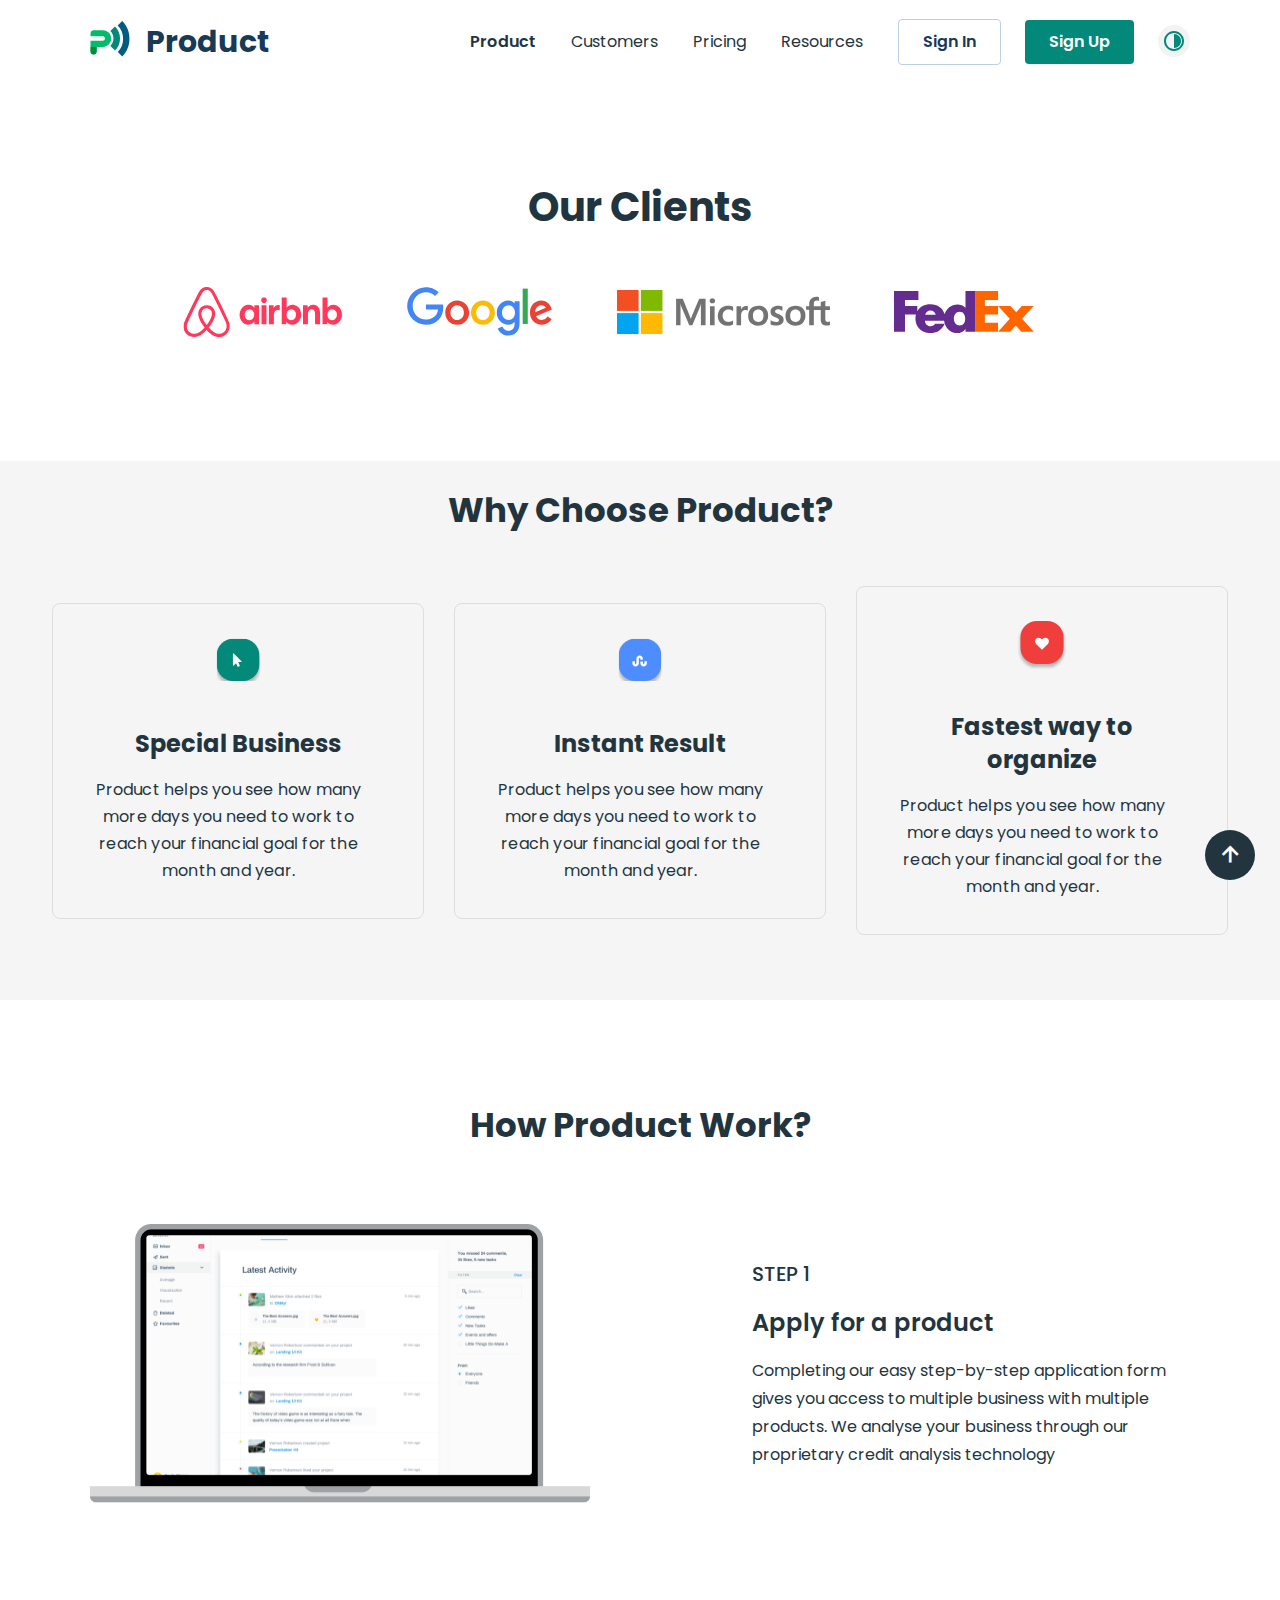
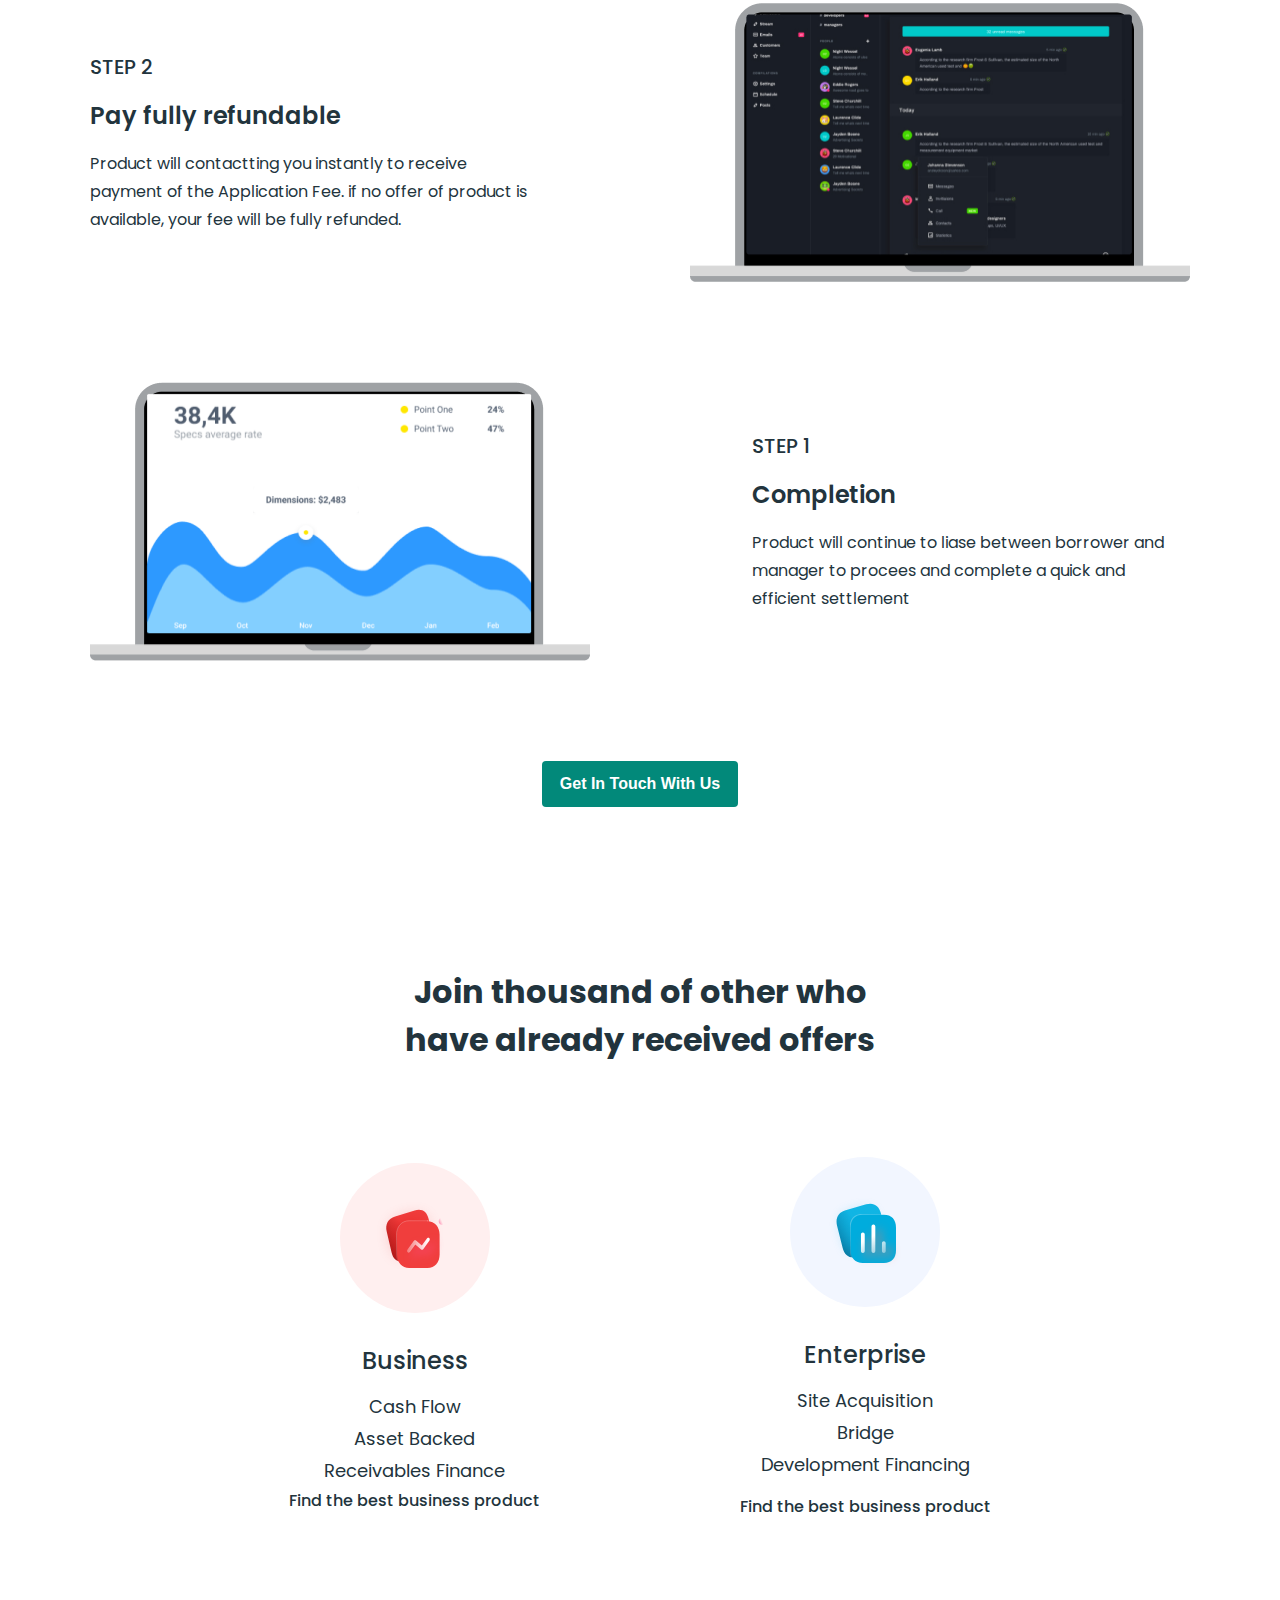
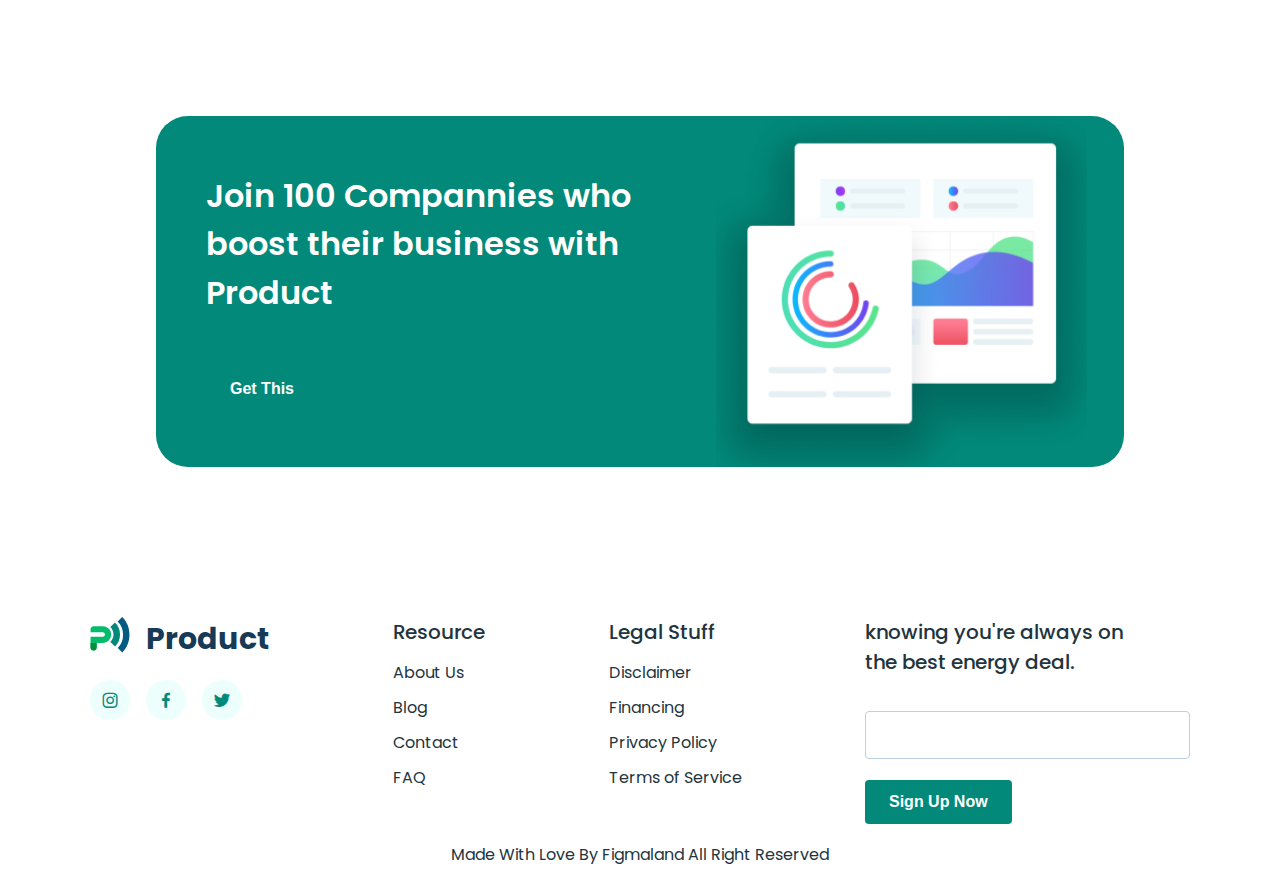
==== customers.html @ 502ef0d3 "initial commit" ====
<!DOCTYPE html>
<html lang="en">
<head>
    <meta charset="UTF-8">
    <meta http-equiv="X-UA-Compatible" content="IE=edge">
    <meta name="viewport" content="width=device-width, initial-scale=1.0">
    <title>MyProduct</title>
    <link rel="stylesheet" href="https://necolas.github.io/normalize.css/8.0.1/normalize.css">
    <link href='https://unpkg.com/boxicons@2.1.1/css/boxicons.min.css' rel='stylesheet'>
    <link rel="stylesheet" href="css/col.css">
    <link rel="stylesheet" href="css/style.css">
    <link rel="stylesheet" href="css/customers.css">
</head>
<body>
    <section id="hero" class="hero">
        <header class="site-header header">
          <div class="container">
            <div class="header-row row middle between">
              <div class="header__imgbox row middle">
                <a href="index.html">
                  <img class="header__img" src="imgs/mypro-logo.svg" alt="logo-dark">
                </a>
                <a class="header__logo" href="index.html">product</a>
              </div>
              <nav id="navbar" class="header__nav nav row middle">
                <ul class="nav__list row middle">
                  <li class="nav__item">
                    <a class="nav__link nav__link--active" href="index.html">product</a>
                  </li>
                  <li class="nav__item">
                    <a class="nav__link" href="customers.html">customers</a>
                  </li>
                  <li class="nav__item">
                    <a class="nav__link" href="pricing.html">pricing</a>
                  </li>
                  <li class="nav__item">
                    <a class="nav__link" href="#">resources</a>
                  </li>
                </ul>
                <div class="header__btns row middle">
                  <a class="header__btn btn" href="#">sign in</a>
                  <a class="header__sbtn btn" href="#">sign up</a>
                  <button id="mode" class="header__mode">
                    <img class="lidar" src="imgs/darklight.svg" alt="darklight">
                  </button>
                </div>
              </nav>
              <button class="header__menu">
                <i id="menu" class='bx bx-menu'></i>
              <button id="close" class="menu-close">
                <i class='bx bx-x' ></i></button>
              </button>
            </div>
          </div>
        </header>
      </section>
      
      <main>
          <section id="company" class="company">
            <div class="company__main">
                <div class="container">
                    <h3 class="comapny__title">Our Clients</h3>
                    <ul class="company__list row middle center">
                        <li class="comapny__item">
                            <img class="air__logo" src="imgs/Airbnb Logo.svg" alt="air">
                        </li>
                        <li class="comapny__item">
                            <img class="google__logo" src="imgs/Google Logo.svg" alt="air">
                        </li>
                        <li class="comapny__item">
                            <img class="micro__logo" src="imgs/Microsoft Logo.svg" alt="air">
                        </li>
                        <li class="comapny__item">
                            <img class="fedex__logo" src="imgs/FedEx Logo.svg" alt="air">
                        </li>
                    </ul>
                </div>
            </div>
          </section>

          <section id="choose" class="choose">
            <div class="choose__main">
                <div class="container">
                    <h3 class="choose__title">Why Choose Product?</h3>
                    <ul class="choose__list">
                        <li class="choose__item center">
                            <img class="choose__img" src="imgs/mous.svg" alt="mous" width="50" height="50">
                            <h4 class="choose__desc">Special Business</h4>
                            <p class="choose__text">Product helps you see how many more days you need to work to reach your financial goal for the month and year.</p>
                        </li>
                        <li class="choose__item center">
                            <img class="choose__img" src="imgs/survayes.svg" alt="survayes" width="50" height="50">
                            <h4 class="choose__desc">Instant Result</h4>
                            <p class="choose__text">Product helps you see how many more days you need to work to reach your financial goal for the month and year.</p>
                        </li>
                        <li class="choose__item center">
                            <img class="choose__img" src="imgs/icon (2).svg" alt="icon" width="50" height="50">
                            <h4 class="choose__desc">Fastest way to organize</h4>
                            <p class="choose__text">Product helps you see how many more days you need to work to reach your financial goal for the month and year.</p>
                        </li>
                    </ul>
                </div>
            </div>
          </section>

          <section id="work" class="work">
            <div class="work__main">
                <div class="container">
                    <h3 class="work__title">How Product Work?</h3>
                    <ul class="work__list">
                        <li class="work__item row middle between">
                            <img class="work__img" src="imgs/mac1.png" alt="mac">
                            <div class="work__box">
                                <p class="work__intro">step 1</p>
                                <h4 class="work__desc">Apply for a product</h4>
                                <p class="work__text">Completing our easy step-by-step application form gives you access to multiple business with multiple products. We analyse your business through our proprietary credit analysis technology </p>
                            </div>
                        </li>
                        <li class="work__item row middle between">
                            <img class="work__img" src="imgs/mac2.png" alt="mac">
                            <div class="work__box">
                                <p class="work__intro">step 2</p>
                                <h4 class="work__desc">Pay fully refundable</h4>
                                <p class="work__text">Product will contactting you instantly to receive payment of the Application Fee. if no offer of product is available, your fee will be fully refunded.</p>
                            </div>
                        </li>
                        <li class="work__item row middle between">
                            <img class="work__img" src="imgs/mac3.png" alt="mac">
                            <div class="work__box">
                                <p class="work__intro">step 1</p>
                                <h4 class="work__desc">Completion</h4>
                                <p class="work__text">Product will continue to liase between borrower and manager to procees and complete a quick and efficient settlement</p>
                            </div>
                        </li>
                    </ul>
                    <div class="center">
                        <button class="work__btn btn">Get in touch with us</button>
                    </div>
                </div>
            </div>
          </section>

          <section id="join" class="join">
            <div class="join__main">
                <div class="container">
                   <div class="row center">
                    <h3 class="join__title">Join thousand of other who have already received offers</h3>
                   </div>
                    <ul class="join__list row middle evenly">
                        <li class="join__item center">
                            <img class="join__img" src="imgs/Image Placeholder.svg" alt="place" width="150" height="150">
                            <h4 class="join__desc">Business</h4>
                            <ul class="join__list">
                                <li class="join__itm">
                                    <a class="join__link" href="#">Cash Flow</a>
                                </li>
                                <li class="join__itm">
                                    <a class="join__link" href="#">Asset Backed</a>
                                </li>
                                <li class="join__itm">
                                    <a class="join__link" href="#">Receivables Finance</a>
                                </li>
                            </ul>
                            <p class="join__text">Find the best business product</p>
                        </li>
                        <li class="join__item center">
                            <img class="join__img" src="imgs/Image Placeholder (1).svg" alt="place" width="150" height="150">
                            <h4 class="join__desc">Enterprise</h4>
                            <ul class="join__list list">
                                <li class="join__itm">
                                    <a class="join__link" href="#">Site Acquisition</a>
                                </li>
                                <li class="join__itm">
                                    <a class="join__link" href="#">Bridge </a>
                                </li>
                                <li class="join__itm">
                                    <a class="join__link" href="#">Development Financing</a>
                                </li>
                            </ul>
                            <p class="join__text">Find the best business product</p>
                        </li>
                    </ul>
                </div>
            </div>
          </section>

          <section id="card" class="card">
            <div class="card__main">
              <div class="container">
                <div class="card__box">
                  <div class="card__intro">
                    <div class="card__entry">
                      <h3 class="card__title">Join 100 Compannies who boost their business with Product</h3>
                      <button class="card__btn btn">Get This</button>
                    </div>
                    <img class="card__img" src="imgs/Frame 18.png" alt="Frame">
                  </div>
                </div>
              </div>
            </div>
          </section>
        </main>
        
        <footer id="footer" class="footer">
          <div class="footer__main">
            <div class="container">
              <div class="footer__box row between">
                <div class="footer__socials">
                  <div class="header__imgbox footer__logo row middle">
                    <a href="index.html">
                      <img class="header__img" src="imgs/mypro-logo.svg" alt="logo-dark">
                    </a>
                    <a class="header__logo" href="index.html">product</a>
                  </div>
                  <div class="footer__icons row middle">
                    <i class='footer__icon bx bxl-instagram'></i>
                    <i class='footer__icon bx bxl-facebook' ></i>
                    <i class='footer__icon bx bxl-twitter' ></i>
                  </div>
                </div>
                <ul class="footer__list">
                  <h4 class="footer__title">Resource</h4>
                  <li class="footer__item">
                    <a class="footer__link" href="#">About Us</a>
                  </li>
                   <li class="footer__item">
                    <a class="footer__link" href="#">Blog</a>
                   </li>
                    <li class="footer__item">
                      <a class="footer__link" href="#">Contact</a>
                    </li>
                    <li class="footer__item">
                      <a class="footer__link" href="#">FAQ</a>
                    </li>
                </ul>
      
                <ul class="footer__list">
                  <h4 class="footer__title">Legal Stuff</h4>
                  <li class="footer__item">
                    <a class="footer__link" href="#">Disclaimer</a>
                  </li>
                  <li class="footer__item">
                    <a class="footer__link" href="#">Financing</a>
                  </li>
                 <li class="footer__item">
                  <a class="footer__link" href="#">Privacy Policy</a>
                 </li>
                  <li class="footer__item">
                    <a class="footer__link" href="#">Terms of Service</a>
                  </li>
                </ul>
                
                <form class="footer__form" action="#">
                  <p class="footer__text">knowing you're always on the best energy deal. 
                  </p>
                  <input class="footer__input" type="text" name="text" id="text">
                  <button class="footer__btn btn">Sign up Now</button>
                </form>
              </div>
              <p class="footer__end">Made With Love By Figmaland All Right Reserved 
              </p> 
            </div>
          </div>
        </footer>

    <a href="#"><i class='bx bx-up-arrow-alt'></i></a>
    <script src="js/main.js"></script>
</body>
</html>
---- css/col.css ----
* {
  margin: 0;
  padding: 0;
  box-sizing: border-box;
}

.container {
  width: 1140px;
  padding: 0 20px;
  margin: 0 auto;
}

.row {
  display: flex;
  flex-flow: row wrap;
}

.between {
  justify-content: space-between;
}
.around {
  justify-content: space-around;
}
.evenly {
  justify-content: space-evenly;
}
.middle {
  align-items: center;
}
.center {
  text-align: center;
  justify-content: center;
}

.col-1 {
  max-width: 8.33333%;
  flex-basis: 8.33333%;
}
.col-2 {
  max-width: 16.66666%;
  flex-basis: 16.66666%;
}
.col-3 {
  max-width: 25%;
  flex-basis: 25%;
}
.col-4 {
  max-width: 33.33333%;
  flex-basis: 33.33333%;
}
.col-5 {
  max-width: 41.66666%;
  flex-basis: 41.66666%;
}
.col-6 {
  max-width: 50%;
  flex-basis: 50%;
}
.col-7 {
  max-width: 58.33333%;
  flex-basis: 58.33333%;
}
.col-8 {
  max-width: 66.66666%;
  flex-basis: 66.66666%;
}
.col-9 {
  max-width: 75%;
  flex-basis: 75%;
}
.col-10 {
  max-width: 83.33333%;
  flex-basis: 83.33333%;
}
.col-11 {
  max-width: 91.66666%;
  flex-basis: 91.66666%;
}
.col-12 {
  max-width: 100%;
  flex-basis: 100%;
}
---- css/style.css ----
@import url('https://fonts.googleapis.com/css2?family=Poppins:wght@400;500;600;700&display=swap');

*,
*::after,
*::before {
  margin: 0;
  padding: 0;
  box-sizing: border-box;
}

html {
  scroll-behavior: smooth;
}

body {
  background-color: var(--background-color);
  min-height: 100vh;
  display: flex;
  flex-direction: column;
  font-family: 'Poppins', sans-serif;
}

:root {
  --hero-back: #fff;
  --logo-color: #173a56;
  --primary-color: #22343d;
  --btn-bck-color: #02897a;
  --background-color: #fff;
  --icon-color: #000;
  --back-color: #fff;
  --border: #efefef;
  --up-back: #22343d;
  --up-color: #fff;
  --background-image: url(../imgs/Bg.svg); 
  --back-image: url(../imgs/baccc.svg);
}

.dark {
  --background-color: #1f2e35;
  --back-color: #1f2e35;
  --hero-back: #29353b;
  --primary-color: #fff;
  --logo-color: #fff;
  --icon-color: #fff;
  --border: none;
  --up-back: #fff;
  --up-color: #22343d;
  --background-image: url(../imgs/Bg\ \(1\).svg);
  --back-image: url(../imgs/baccc2.svg)

}

#hero {
  background-color: var(--hero-back);
  padding-bottom: 43px;
}

.site-header {
  padding: 19px 0;
}

.header__img {
  width: 40px;
  height: 36px;
  margin-right: 16px;
}
.header__logo {
  font-weight: 700;
  font-size: 30px;
  line-height: 28px;
  color: var(--logo-color);
  text-transform: capitalize;
  text-decoration: none;
}

.header__nav {
  padding: 0;
  margin: 0;
}
.nav__list {
  list-style: none;
}
.nav__item {
   margin-right: 35px;
}
.nav__link {
  font-weight: 400;
  font-size: 16px;
  line-height: 28px;
  color: var(--primary-color);
  text-decoration: none;
  text-transform: capitalize;
}
.nav__link--active {
  font-weight: 600;
}

.btn {
  text-decoration: none;
  font-weight: 600;
  font-size: 16px;
  line-height: 24px;
  padding: 10px 24px;
  text-transform: capitalize;
  background-color: var(--btn-bck-color);
  border-radius: 4px;
  color: #fff;
  cursor: pointer;
}
.header__btn {
  border: 1px solid #bcd0e5;
  border-radius: 4px;
  color: var(--logo-color);
  background-color: transparent;
  margin-right: 24px;
}
.header__sbtn {
  margin-right: 24px;
}
.header__mode {
  border: none;
  background-color: transparent;
}

.header__menu {
  border: none;
  background-color: transparent;
  display: none;
}

.bx-menu {
  font-size: 30px;
  color: var(--icon-color);
}

.menu-close {
  border: none;
  background-color: transparent;
  display: none;
}
.bx-x {
  color: var(--primary-color);
  font-size: 35px;
  
}

@media screen and (max-width: 992px) {
  .container {
    width: 85%;
  }
  .site-header {
    background-color: var(--background-color);
    box-shadow: 0px -2px 8px rgba(0, 0, 0, 0.25);
  }
  .header__menu {
    display: block;
  }

  .header__nav {
    position: fixed;
    top: 0;
    right: -100%;
    width: 75vw;
    min-height: 100vh;
    background-color: var(--back-color);
    flex-direction: column;
    justify-content: center;
    transition: all 1s ease;
    z-index: 100;
  }

  .nav__list {
    flex-direction: column;
  }

  .nav__item {
    margin-bottom: 30px;
  }

  .nav__link {
    color: var(--primary-color);
    font-size: 25px;
    border-bottom: 2px solid var(--btn-bck-color);
  }
  .header__btn {
    color: var(--primary-color);
  }
  
  .header__mode {
    margin: 0 auto;
  }

  .show {
    top: 0;
    right: 0;
    transition: all 1s ease;
  }
  .hide {
    display: none;
  }

  .menu-close {
    z-index: 200;
  }
  .show-it {
    display: block;
  }

}


.hero__main {
  padding-top: 25px;
  margin-bottom: 100px;
}

.hero__title {
  font-weight: bold;
  font-size: 40px;
  line-height: 60px;
  color: var(--primary-color);
  width: 518px;
  margin-bottom: 18px;
}
.hero__text {
  font-size: 18px;
  line-height: 28px;
  color: var(--primary-color);
  width: 458px;
  margin-bottom: 45px;
}

.hero__btn {
  padding: 15px 41px;
  margin-right: 30px;
}
.hero__play {
  width: 20px;
  height: 17px;
  margin-right: 9px;
}
.hero__video {
  font-weight: 600;
  font-size: 16px;
  line-height: 24px;
  color: var(--btn-bck-color);
}

.hero__img {
  width: 582px;
  height: 555px;
}

@media screen and (max-width: 992px) {
  .hero__inner {
    flex-direction: column-reverse;
  }

  .hero__img {
    margin-bottom: 21px;
  }

  .hero__title {
    text-align: center;
  }
  .hero__text {
    text-align: center;
  }
  .hero__links {
    justify-content: center;
  }
}
@media screen and (max-width: 768px) {
  .hero__inner {
    flex-direction: column-reverse;
  }

  .hero__img {
    width: 450px;
    margin-bottom: 21px;
  }

  .hero__title {
    text-align: center;
  }
  .hero__text {
    text-align: center;
  }
  .hero__links {
    justify-content: center;
  }

  .lidar {
    position: absolute;
    top: 20px;
    right: 28%;
  }
}

@media screen and (max-width: 576px) {
  .hero__inner {
    flex-direction: column-reverse;
  }

  .hero__img {
    width: 336px;
    margin-bottom: 21px;
  }

  .hero__title {
    width: 369px;
    text-align: center;
  }
  .hero__text {
    width: 326px;
    text-align: center;
  }
  .hero__links {
    flex-direction: column;
    align-items: center;
    justify-content: center;
  }

  .btn {
    text-align: center;
    margin-bottom: 20px;
  }
}

#product {
  background-image: var(--background-image);
  background-position: center bottom;
  background-repeat: no-repeat;
  background-size: cover;
  padding-bottom: 90px;
}

.product__title {
  font-weight: 700;
  font-size: 32px;
  line-height: 48px;
  color: var(--primary-color);
  width: 535px;
  margin-bottom: 57px;
}

.product__list {
  list-style: none;
  margin-bottom: 60px;
}
.prodcut__img {
  width: 50px;
  height: 50px;
  margin-bottom: 30px;
}
.product__desc {
  font-weight: 600;
  font-size: 22px;
  line-height: 33px;  
  color: var(--primary-color);
  margin-bottom: 13px;
}
.product__text {
  font-size: 16px;
  line-height: 26px;
  color: var(--primary-color);
  width: 240px;
}

.product__btn {
  padding: 15px 33px;
  background-color: var(--btn-bck-color);
  border: none;
}


@media screen and (max-width: 992px) {
  .product__list {
    justify-content: center;
  }
  .product__item {
    width: calc(50% - 30px);
    margin-bottom: 25px;
  }
}

@media screen and (max-width: 768px) {
  .product__list {
    text-align: center;
  }
  .product__item {
    flex-direction: column;
    display: flex;
    align-items: center;
  }
}

@media screen and (max-width: 576px) {
  .product__list {
    flex-direction: column;
    align-items: center;
  }
  .product__item {
    width: 50%;
  }
}

.management__main {
  padding-top: 169px;
}
.management__sub {
  font-weight: 600;
  font-size: 16px;
  line-height: 24px;  
  color: var(--primary-color);
  margin-bottom: 8px;
}
.management__title {
  font-weight: bold;
  font-size: 32px;
  line-height: 48px;
  color: var(--primary-color);
  margin-bottom: 131px;
}
.management__heading {
  font-weight: 600;
  font-size: 16px;
  line-height: 26px;
  color: var(--primary-color);
  margin-bottom: 12px;
}
.management__txt {
  font-size: 16px;
  line-height: 26px;
  color: var(--primary-color);
  width: 486px;
  margin-bottom: 25px;
}
.management__img {
  width: 100%;
  height: auto;
}
.managment__inner {
  margin-bottom: 150px;
}

.titl {
  margin-bottom: 23px;
}
.texts {
  margin-bottom: 30px;
}

.management__add {
  font-size: 16px;
  line-height: 26px;
  color: var(--primary-color);
  width: 365px;
}

.management__clik {
  width: 35px;
  height: 35px;
  margin-right: 30px;
}
.manag__box {
  margin-bottom: 30px;
}

.management__box {
  margin-bottom: 150px;
}

.bottom {
  margin-bottom: 150px;
}

@media screen and (max-width: 992px) {
  .management__inner {
    flex-direction: column-reverse;
    justify-content: center;
    margin-bottom: 30px;
  }
  .management__box {
    justify-content: center;
  }
  .management__img {
    margin-bottom: 50px;
  }
}

#user {
  padding-top: 50px;
  background-image: var(--back-image);
  background-repeat: no-repeat;
  background-size: cover;
  background-position: center top;
  margin-bottom: 150px;
}
.user__title {
  font-weight: bold;
  font-size: 32px;
  line-height: 48px;
  color: var(--primary-color);
  margin-bottom: 16px;
}
.user__text {
  font-weight: 500;
  font-size: 16px;
  line-height: 26px;
  margin: 0 auto;
  color: var(--primary-color);
  width: 542px;
  margin-bottom: 32px;
}
.user__list {
  list-style: none;
  margin-bottom: 63px;
}

.user__item {
  margin-bottom: 24px;
}

.user__item:nth-child(2) {
  flex-direction: row-reverse;
  margin-left: 178px;
}
.user__item:nth-child(3) {
  flex-direction: row-reverse;
  margin-right: 191px;
}
.user__desc {
  font-weight: 500;
  font-size: 16px;
  line-height: 24px;  
  color: #2f281e;
  background: #fff;
  box-shadow: 0px 2px 15px rgba(23, 58, 86, 0.1);
  border-radius: 26.5px;
  padding: 15px 24px;
}

.user__img {
  margin-right: 16px;
  margin-left: 16px;
}

.user__btn  {
  padding: 15px 30px;
  border: none;
  margin: 0 auto;
  display: block;
}

@media screen and (max-width: 992px) {
  .user__list {
    flex-direction: column;
  }
  .user__item {
    margin-bottom: 24px;
  }
  .user__item:nth-child(2) {
    margin-left: 0;
  }
  .user__item:nth-child(3) {
    margin-right: 0;
    flex-direction: row;
  }
  .user__item:nth-child(4) {
    flex-direction: row-reverse;
  }
}

@media screen and (max-width: 576px) {
  .user__text {
    width: 100%;
  }
}
.contents__title {
  font-weight: 700;
  font-size: 34px;
  line-height: 51px;
  color: var(--primary-color);
  margin-bottom: 8px;
}
.contents__text {
  font-weight: 500;
  font-size: 16px;
  line-height: 26px;
  color: var(--primary-color);
  margin-bottom: 30px;
}
.contents__list {
  list-style: none;
  margin-bottom: 64px;
}
.contents__item {
  background: #fff;
  border-radius: 8px;
  width: 348px;
  height: 360px;
  border: 1px solid var(--border);
}
.contents_img {
  width: 100%;
  height: 185px;
  margin-bottom: 24px;
}
.contents__sub {
  font-size: 16px;
  line-height: 28px;
  color: #22343d;
  margin-bottom: 12px;
}
.contents__span {
  font-weight: 700;
}
.contents__desc {
  color: #22343d;
  font-weight: bold;
  font-size: 24px;
  line-height: 40px;
  width: 294px;
  margin-bottom: 40px;
}

.desk {
  color: #02897a;
}

.contents__box {
  padding-left: 24px;
}

.contents__dot {
  width: 16px;
  height: 16px;
  background-color: #efefef;
  border-radius: 50%;
  margin-right: 10px;
  display: inline-block;
}

.dot {
  background-color: #02897a;
}

#contents {
  margin-bottom: 150px;
}

@media screen and (max-width: 992px) {
  .contents__list {
    display: flex;
    justify-content: center;
    align-items: center;
    gap: 30px;
  }
  .contents__title {
    text-align: center;
  }
  .contents__text {
    text-align: center;
  }
}

@media screen and (max-width: 768px) {
  .contents__text {
    width: 349px;
    margin: 0 auto;
    padding-bottom: 30px;
  }
}

.pric__list {
  list-style: none;
}
.pric__item {
  width: 322px;
  background: #fff;
  box-shadow: 0px 2px 8px rgba(0, 0, 0, 0.25);
  border-radius: 8px;
  padding-top: 24px;
  margin-bottom: 50px;
  
}
.pric__desc {
  font-weight: bold;
  font-size: 24px;
  line-height: 40px;
  color: #22343d;
  margin-bottom: 8px;
  text-align: center;
}
.pric__txt {
  color: #22343d;
  font-size: 16px;
  line-height: 40px;
  margin-bottom: 16px;
  text-align: center;
}
.pric__span {
  font-weight: bold;
  font-size: 76px;
  line-height: 100px;
  letter-spacing: 0.2px;
  color: #02897a;
  margin-right: 8px;
}
.pric__coast {
  font-weight: bold;
  font-size: 24px;
  line-height: 30px;
  letter-spacing: 0.1px;
  color: #02897a;
  margin-bottom: 4px;
}
.pric__date {
  font-size: 16px;
  line-height: 19px;
  letter-spacing: 0.1px;
  color: #afafaf;
}

.pric__spans {
  display: flex;
  align-items: center;
  justify-content: center;
  margin-bottom: 16px;
}
.pric__sub {
  font-weight: 500;
  font-size: 16px;
  line-height: 22px;  
  letter-spacing: 0.2px;
  color: #22343d;
  margin-bottom: 16px;
  text-align: center;
}

.end {
  margin-bottom: 38px;
}
.pric__btn {
  font-weight: 600;
  font-size: 18px;
  line-height: 22px;
  padding: 11px 18px;
  border: none;
}
.pric__buttn {
  padding-bottom: 32px;
}

.pric__active {
  background-color: #02897a;
}

.active {
  color: #fff;
}
.btn__active {
  background-color: #fff;
  color: #02897a;
}

#pric {
  margin-bottom: 150px;
}

@media screen and (max-width: 992px) {
  .pric__list {
    align-items: center;
    justify-content: center;
    gap: 0 40px;
  }
}

@media screen and (max-width: 768px) {
  .pric__list {
    justify-content: center;
    gap: 0;
  }
}
.add {
  font-weight: 500;
}

.client__list {
  list-style: none;
}
.client__item {
  background: #fff;
  border: 1px solid #dedede;
  box-sizing: border-box;
  border-radius: 5px;
  width: 327px;
  padding: 28px 26px 23px;
}
.client__star {
  margin-bottom: 16px;
}
.client__text {
  font-size: 16px;
  line-height: 28px;
  letter-spacing: 0.2px;
  color: #737373;
  margin-bottom: 16px;
}

.client__img {
  margin-right: 14px;
  object-fit: cover;
}
.client__name {
  font-weight: 600;
  font-size: 16px;
  line-height: 24px;
  letter-spacing: 0.2px;
  color: #02897a;
}
.client__job {
  font-weight: 500;
  font-size: 14px;
  line-height: 24px;
  letter-spacing: 0.2px;  
  color: #252b42;
}

#client {
  margin-bottom: 150px;
}

@media screen and (max-width: 992px) {
  .client__list {
    justify-content: center;
    gap: 40px;
  }
}

@media screen and (max-width: 768px) {
  .add {
    width: 400px;
  }
}

.card__box {
  width: 968px;
  background-color: #02897a;
  border-radius: 32px;
  padding: 0 50px;
  margin: 0 auto;
}
.card__intro {
  display: flex;
  align-items: center;
}
.card__title {
  font-weight: 600;
  font-size: 32px;
  line-height: 151.4%;
  color: #fff;
  width: 510px;
  margin-bottom: 50px;
}
.card__btn {
  border: none;
  padding: 10px 33px;
  background-color: #fff;
  color: #02897a;
  border-radius: 8px;
}

.card__img {
  width: 371px;
  height: 351px;
  object-fit: cover;
}

#card {
  padding-bottom: 150px;
}

@media screen and (max-width: 992px) {
  .card__box {
    width: 850px;
  }
  .card__title {
    width: 450px;
  }
  .card__img {
    width: 300px;
  }
}

@media screen and (max-width: 768px) {
  .card__box {
    width: 400px;
  }
  .card__intro {
    flex-direction: column;
  }
  .card__title {
    width: 328px;
  }
  .card__entry {
    text-align: center;
  }
  .card__btn {
    margin-bottom: 40px;
  }
  
}

.footer__logo {
  margin-bottom: 20px;
}

.footer__icon {
  background-color: #edfffc;
  width: 40px;
  height: 40px;
  padding: 10px;
  border-radius: 50%;
  display: flex;
  align-items: center;
  justify-content: center;
  font-size: 20px;
  margin-right: 16px;
  color: #02897a;
}

.footer__list {
  list-style: none;
}

.footer__title {
  font-weight: 500;
  font-size: 20px;
  line-height: 30px;
  color: var(--primary-color);
  margin-bottom: 8px;
}
.footer__link {
  text-decoration: none;
  font-size: 16px;
  line-height: 35px;
  color: var(--primary-color);
}
.footer__text {
  font-weight: 500;
  font-size: 20px;
  line-height: 30px;
  color: var(--primary-color);
  margin-bottom: 34px;
  width: 280px;
}
.footer__input {
  display: block;
  background: #fff;
  border: 1px solid #bcd0e5;
  box-sizing: border-box;
  border-radius: 4px;
  width: 325px;
  height: 48px;
  margin-bottom: 21px;
  padding-left: 10px;
}

.footer__input:focus {
  outline: none;
}
.footer__btn {
  border: none;
  padding: 8px 15px;
  margin-bottom: 16px;
}

.footer__end {
  font-size: 16px;
  line-height: 30px;
  text-align: center;
  color: var(--primary-color);
}

@media screen and (max-width: 768px) {
  .footer__box {
    flex-direction: column;
    align-items: center;
  }
  .footer__icons {
    margin-bottom: 30px;
  }
  .footer__list {
    text-align: center;
    margin-bottom: 30px;
  }
  .footer__form {
    text-align: center;
  }
  .footer__text {
    margin: 0 auto;
    padding-bottom: 34px;
  }
}

.bx-up-arrow-alt {
  position: fixed;
  right: 25px;
  bottom: 20px;
  width: 50px;
  height: 50px;
  border-radius: 50%;
  font-size: 30px;
  display: flex;
  align-items: center;
  justify-content: center;
  background-color: var(--up-back);
  color: var(--up-color);
}
---- css/customers.css ----
@import url('https://fonts.googleapis.com/css2?family=Poppins:wght@400;500;600;700&display=swap');

*,
*::after,
*::before {
  margin: 0;
  padding: 0;
  box-sizing: border-box;
}

html {
  scroll-behavior: smooth;
}

body {
  background-color: var(--background-color);
  min-height: 100vh;
  display: flex;
  flex-direction: column;
  font-family: 'Poppins', sans-serif;
}

:root {
  --hero-back: #fff;
  --logo-color: #173a56;
  --primary-color: #22343d;
  --btn-bck-color: #02897a;
  --background-color: #fff;
  --icon-color: #000;
  --back-color: #fff;
  --border: #efefef;
  --up-back: #22343d;
  --up-color: #fff;
  --second-page: #f7f7f7;
  --third-page: #f5f5f5;
  --join-back: #e5e5e5;
  --background-image: url(../imgs/Bg.svg); 
  --back-image: url(../imgs/baccc.svg);
}

.dark {
  --background-color: #1f2e35;
  --back-color: #1f2e35;
  --hero-back: #29353b;
  --primary-color: #fff;
  --logo-color: #fff;
  --icon-color: #fff;
  --border: none;
  --up-back: #fff;
  --second-page: #23343d;
  --third-page: #23343d;
  --join-back: #23343d;
  --up-color: #22343d;
  --background-image: url(../imgs/Bg\ \(1\).svg);
  --back-image: url(../imgs/baccc2.svg)

}

#hero {
  background-color: transparent;
  margin-bottom: 50px;
}

.site-header {
  padding: 19px 0;
}

.header__img {
  width: 40px;
  height: 36px;
  margin-right: 16px;
}
.header__logo {
  font-weight: 700;
  font-size: 30px;
  line-height: 28px;
  color: var(--logo-color);
  text-transform: capitalize;
  text-decoration: none;
}

.header__nav {
  padding: 0;
  margin: 0;
}
.nav__list {
  list-style: none;
}
.nav__item {
   margin-right: 35px;
}
.nav__link {
  font-weight: 400;
  font-size: 16px;
  line-height: 28px;
  color: var(--primary-color);
  text-decoration: none;
  text-transform: capitalize;
}
.nav__link--active {
  font-weight: 600;
}

.btn {
  text-decoration: none;
  font-weight: 600;
  font-size: 16px;
  line-height: 24px;
  padding: 10px 24px;
  text-transform: capitalize;
  background-color: var(--btn-bck-color);
  border-radius: 4px;
  color: #fff;
  cursor: pointer;
}
.header__btn {
  border: 1px solid #bcd0e5;
  border-radius: 4px;
  color: var(--logo-color);
  background-color: transparent;
  margin-right: 24px;
}
.header__sbtn {
  margin-right: 24px;
}
.header__mode {
  border: none;
  background-color: transparent;
}

.header__menu {
  border: none;
  background-color: transparent;
  display: none;
}

.bx-menu {
  font-size: 30px;
  color: var(--icon-color);
}

.menu-close {
  border: none;
  background-color: transparent;
  display: none;
}
.bx-x {
  color: var(--primary-color);
  font-size: 35px;
  
}

@media screen and (max-width: 992px) {
  .container {
    width: 85%;
  }
  .site-header {
    background-color: var(--background-color);
    box-shadow: 0px -2px 8px rgba(0, 0, 0, 0.25);
  }
  .header__menu {
    display: block;
  }

  .header__nav {
    position: fixed;
    top: 0;
    right: -100%;
    width: 75vw;
    min-height: 100vh;
    background-color: var(--back-color);
    flex-direction: column;
    justify-content: center;
    transition: all 1s ease;
    z-index: 100;
  }

  .nav__list {
    flex-direction: column;
  }

  .nav__item {
    margin-bottom: 30px;
  }

  .nav__link {
    color: var(--primary-color);
    font-size: 25px;
    border-bottom: 2px solid var(--btn-bck-color);
  }
  .header__btn {
    color: var(--primary-color);
  }
  
  .header__mode {
    margin: 0 auto;
  }

  .show {
    top: 0;
    right: 0;
    transition: all 1s ease;
  }
  .hide {
    display: none;
  }

  .menu-close {
    z-index: 200;
  }
  .show-it {
    display: block;
  }

}

.comapny__title {
    font-weight: bold;
    font-size: 40px;
    line-height: 60px;
    color: var(--primary-color);
    margin-bottom: 50px;
    text-align: center;
}
.company__list {
    list-style: none;
}

.comapny__item {
    margin-right: 64px;
}   
.air__logo {
    width: 160px;
    height: 50px;
}
.google__logo {
    width: 146px;
    height: 50px;
}
.micro__logo {
    width: 213px;
    height: 44px;
}
.fedex__logo {
    width: 140px;
    height: 42px;
}

@media screen and (max-width: 992px) {
    .company__list {
        display: flex;
        flex-flow: row;
    }
}

@media screen and (max-width: 768px) {
    .company__list {
        display: flex;
        flex-flow: row wrap;
    }

    .comapny__item {
        margin-bottom: 65px;
    }
    .micro__logo {
        width: 164px;
        height: 34px;
    }
}

#company {
    margin-bottom: 117px;
}


.choose__main {
    padding-top: 24px;
}
.choose__title {
    font-weight: bold;
    font-size: 34px;
    line-height: 51px;
    text-align: center;
    color: var(--primary-color);
    margin-bottom: 50px;
}
.choose__list {
    display: flex;
    align-items: center;
    justify-content: center;
    list-style: none;
    padding-bottom: 65px;
}
.choose__item {
    padding: 34px 38px;
    border: 1px solid #dedede;
    border-radius: 8px;
}

.choose__item:not(:last-child) {
    margin-right: 30px;
}
.choose__img {
    margin-bottom: 32px;
}
.choose__desc {
    font-weight: bold;
    font-size: 24px;
    line-height: 33px;
    letter-spacing: 0.1px;
    color: var(--primary-color);
    margin-bottom: 16px;
    width: 294px;
}
.choose__text {
    font-size: 16px;
    line-height: 27px;
    letter-spacing: 0.2px;
    color: var(--primary-color);
    width: 275px;
}

#choose {
    background-color: var(--third-page);
    margin-bottom: 100px;
}

@media screen and (max-width: 992px) {
    .choose__list {
        flex-flow: column wrap;
    }
    .choose__item:not(:last-child) {
        margin-right: 0;
        margin-bottom: 30px;
    }
}

.work__title {
    font-weight: bold;
    font-size: 34px;
    line-height: 51px;
    color: var(--primary-color);
    text-align: center;
    margin-bottom: 73px;
}
.word__list {
    list-style: none;
}
.work__item {
    margin-bottom: 100px;
}

.work__item:nth-child(2) {
    flex-direction: row-reverse;
}
.work__img {
    width: 500px;
    height: 279px;
}

.work__intro {
    font-weight: 500;
    font-size: 20px;
    line-height: 30px;
    text-transform: uppercase;
    color: var(--primary-color);
    margin-bottom: 16px;
}
.work__desc {
    font-weight: 600;
    font-size: 24px;
    line-height: 36px;
    color: var(--primary-color);
    margin-bottom: 16px;
}
.work__text {
    font-size: 16px;
    line-height: 28px;
    color: var(--primary-color);
    width: 438px;
}

.work__btn {
    padding: 11px 18px;
    border: none;
}

#work {
    margin-bottom: 126px;
}

@media screen and (max-width: 992px) {
    .work__list {
        align-items: center;
        justify-content: center;
    }
    .work__item {
        align-items: center;
        justify-content: center;
    }
    .work__img {
        margin-bottom: 80px;
    }  
}

@media screen and (max-width: 768px) {
    .work__text {
        width: 355px;
    }
    .work__img {
        width: 350px;
        height: 195px;
    }
 
}

.join__main {
    padding-top: 35px;
}
.join__title {
    font-weight: bold;
    font-size: 32px;
    line-height: 48px;
    color: var(--primary-color);
    width: 537px;
    margin-bottom: 93px; 
}
.join__list {
    list-style: none;
}
.join__img {
    margin-bottom: 27px;
}
.join__desc {
    font-weight: 500;
    font-size: 24px;
    line-height: 28px;
    color: var(--primary-color);
    margin-bottom: 16px;
}
.join__link {
    font-size: 18px;
    line-height: 32px;
    color: var(--primary-color);
    text-decoration: none;
}
.list {
    margin-bottom: 12px;
}
.join__text {
    font-weight: 500;
    font-size: 16px;
    line-height: 28px;
    color: var(--primary-color);
    padding-bottom: 45px;
}

#join {
    padding-bottom: 150px;
}

@media screen and (max-width: 768px) {
    .join__list {
        flex-direction: column;
    }
    .join__title {
        width: 351px;
    }
}
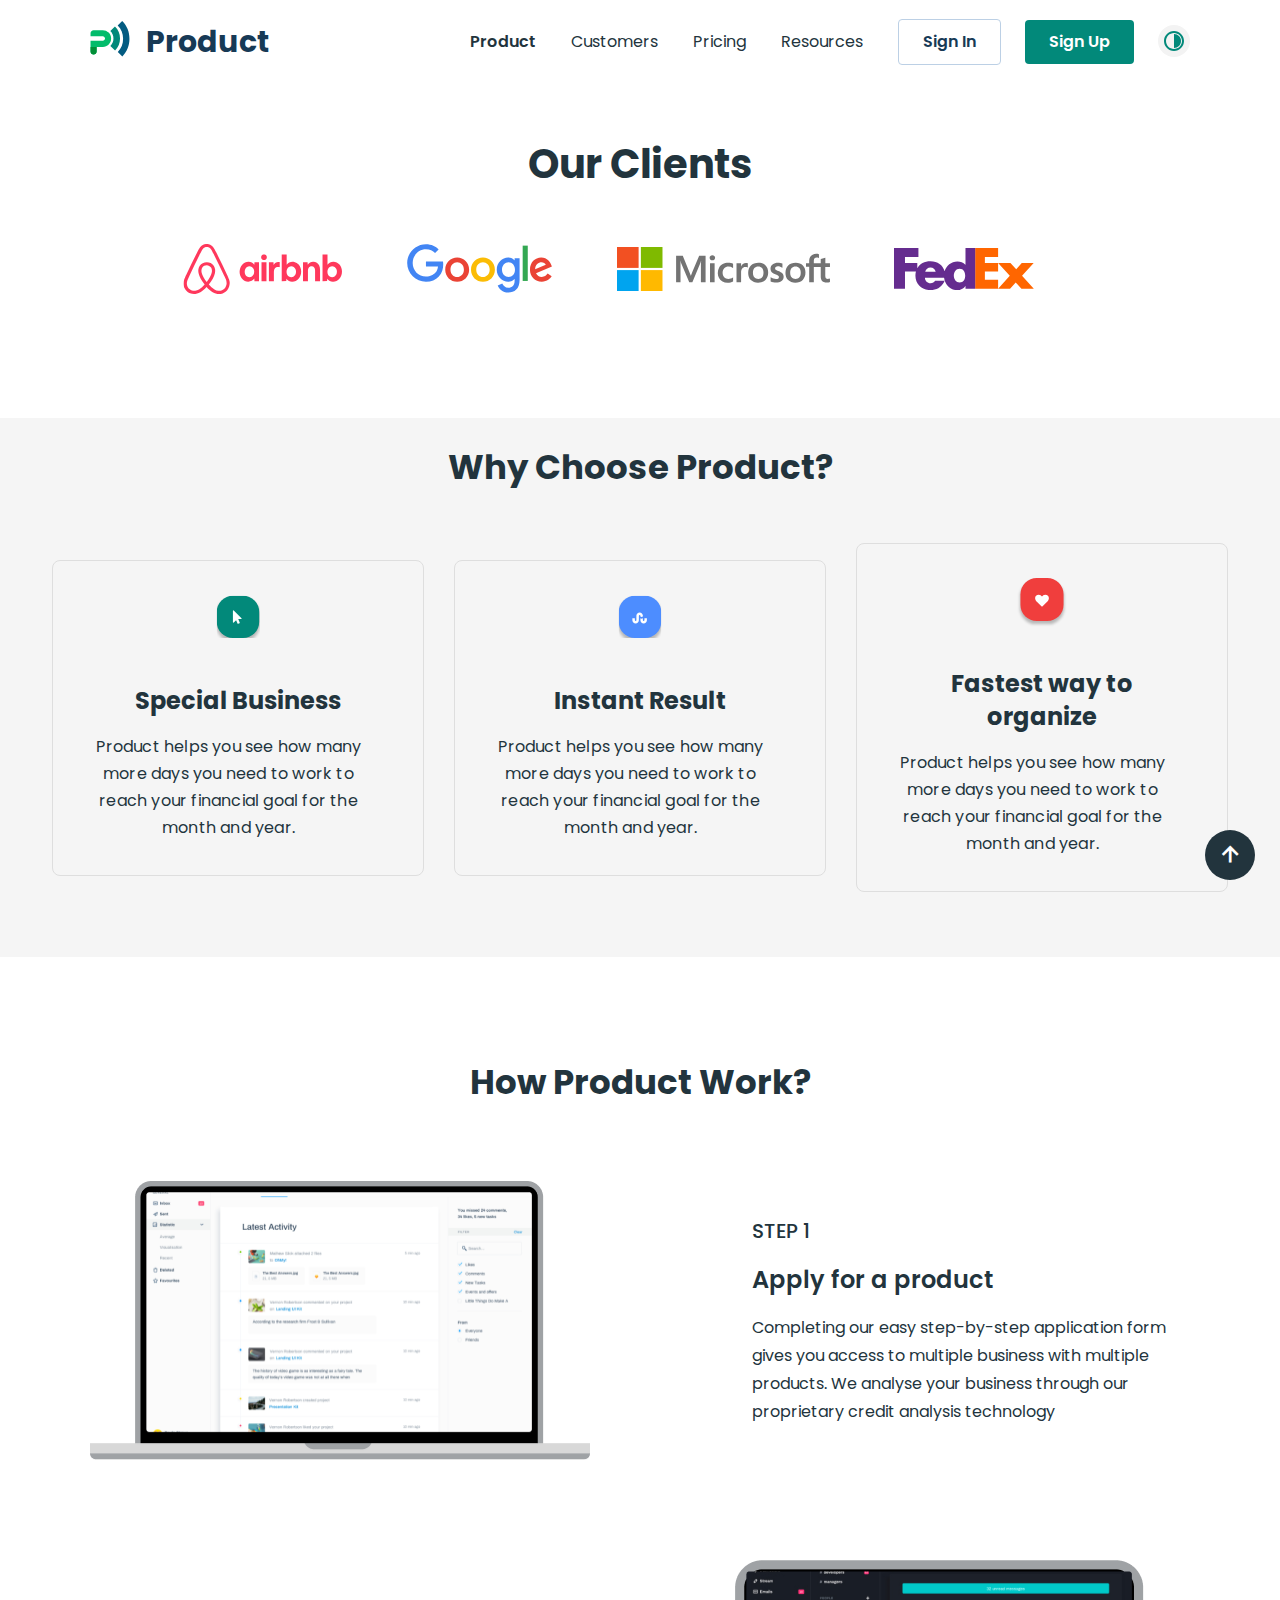
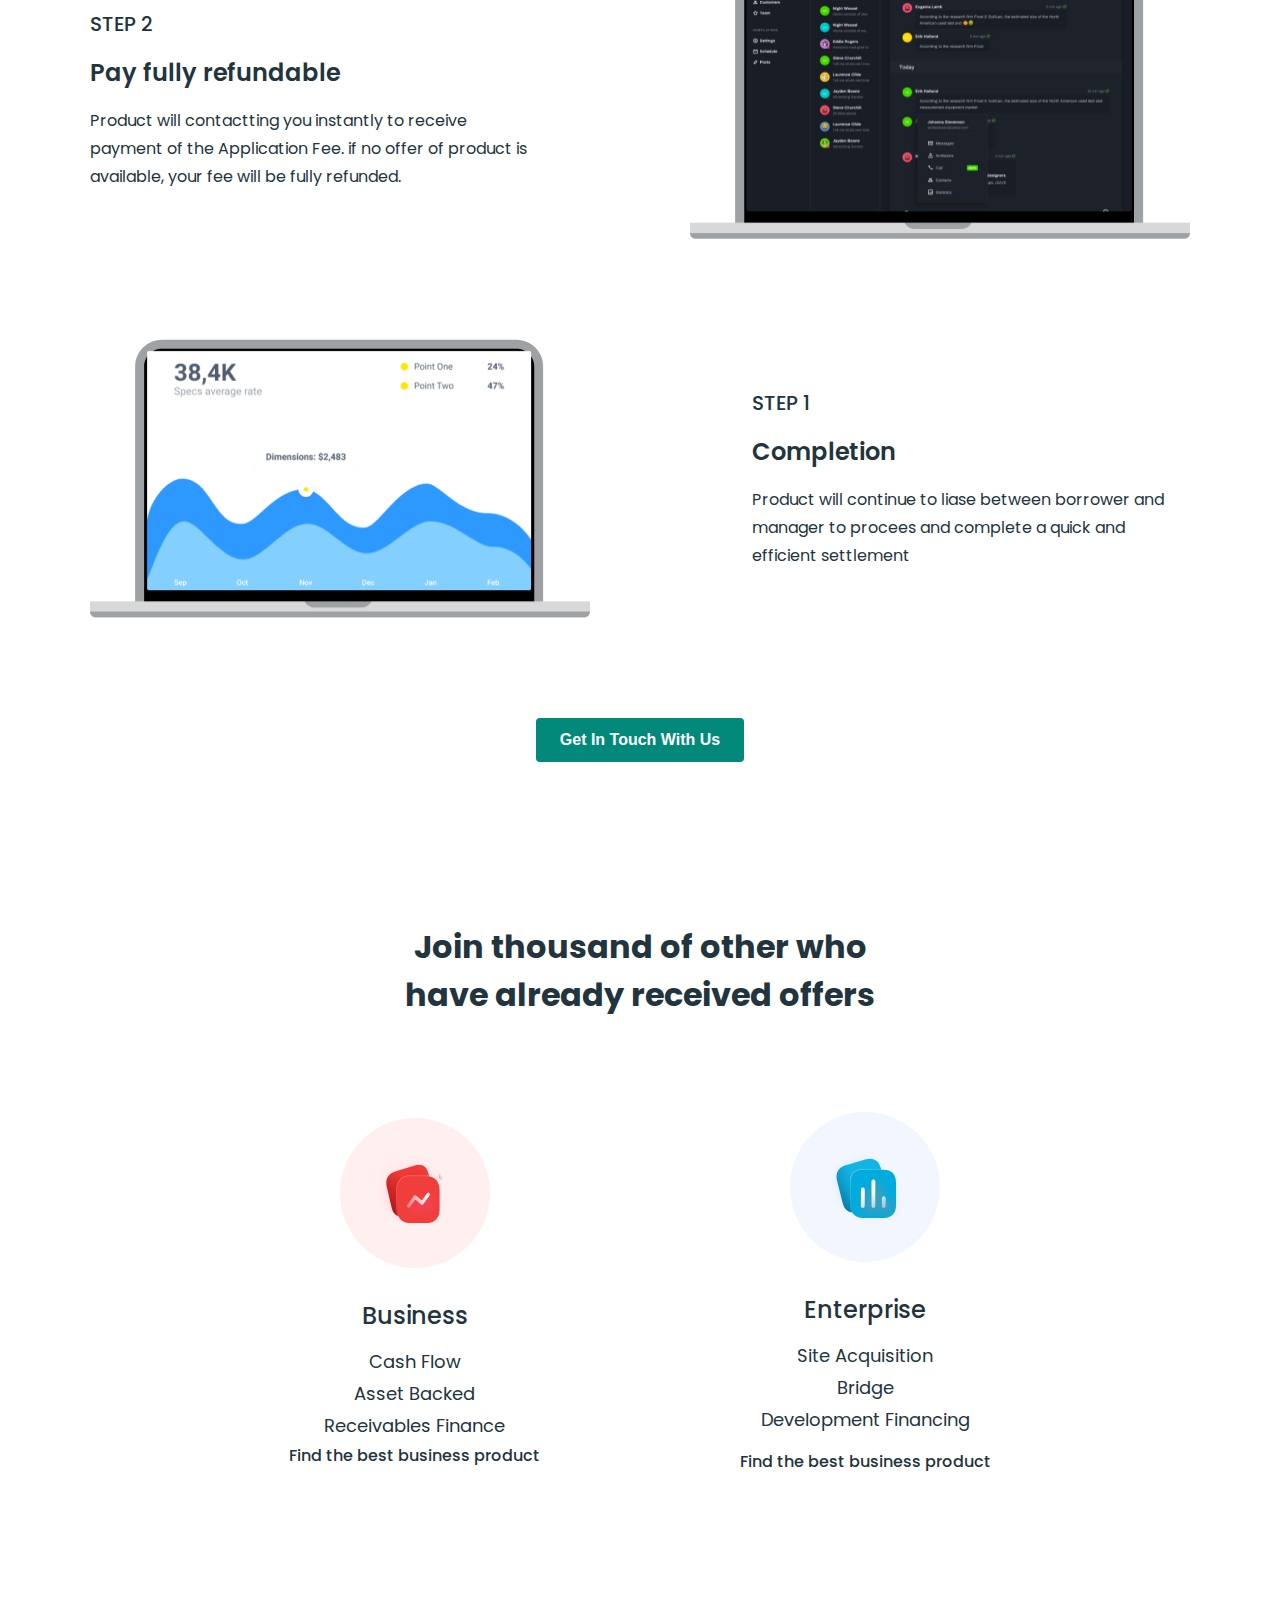
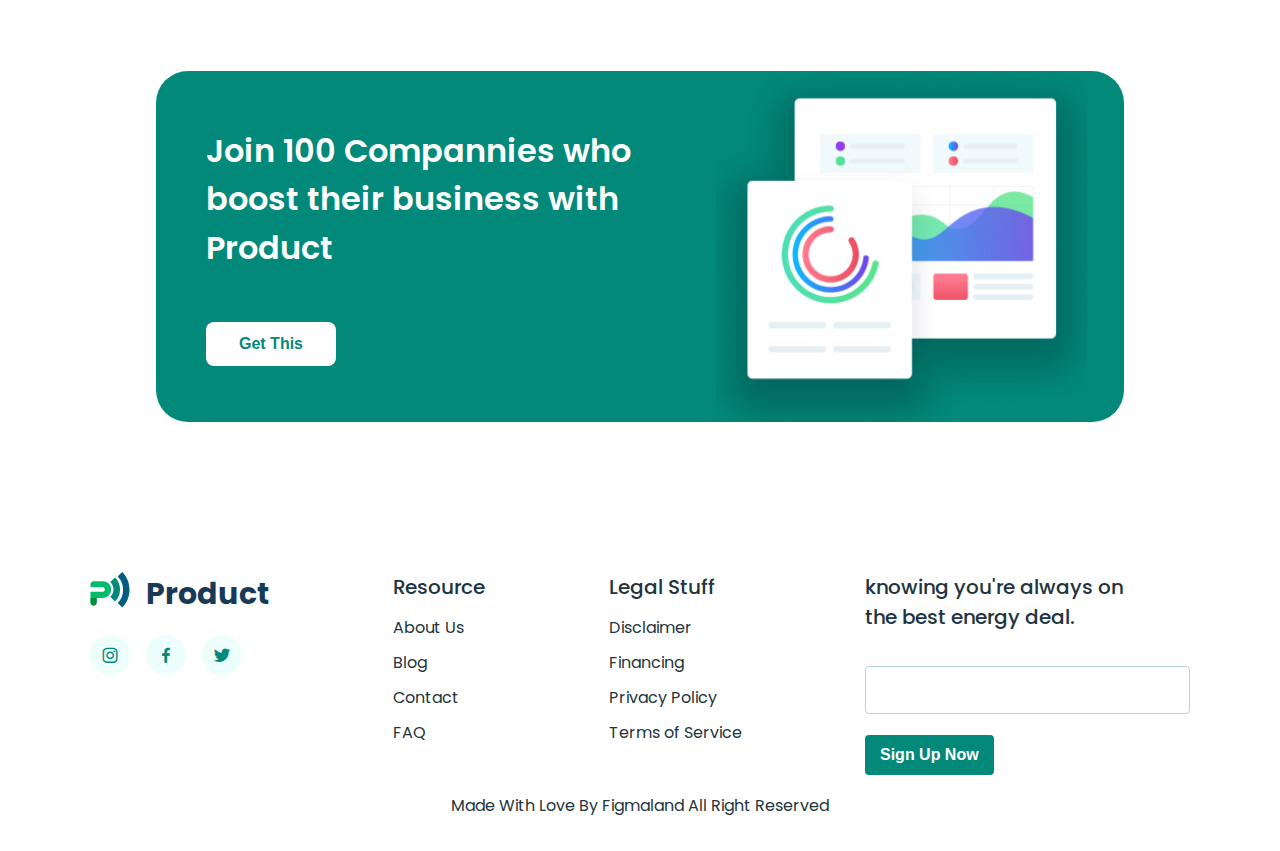
==== commit b5e23c49: "add resours page" ====
--- a/customers.html
+++ b/customers.html
@@ -5,11 +5,12 @@
     <meta http-equiv="X-UA-Compatible" content="IE=edge">
     <meta name="viewport" content="width=device-width, initial-scale=1.0">
     <title>MyProduct</title>
+    <link rel="shortcut icon" href="https://product-aziz-rakhim.netlify.app/images/logo.svg" type="image/x-icon">
     <link rel="stylesheet" href="https://necolas.github.io/normalize.css/8.0.1/normalize.css">
     <link href='https://unpkg.com/boxicons@2.1.1/css/boxicons.min.css' rel='stylesheet'>
     <link rel="stylesheet" href="css/col.css">
+    <link rel="stylesheet" href="css/customers.css">
     <link rel="stylesheet" href="css/style.css">
-    <link rel="stylesheet" href="css/customers.css">
 </head>
 <body>
     <section id="hero" class="hero">
@@ -34,7 +35,7 @@
                     <a class="nav__link" href="pricing.html">pricing</a>
                   </li>
                   <li class="nav__item">
-                    <a class="nav__link" href="#">resources</a>
+                    <a class="nav__link" href="resours.html">resources</a>
                   </li>
                 </ul>
                 <div class="header__btns row middle">
--- a/css/customers.css
+++ b/css/customers.css
@@ -57,7 +57,7 @@
 }
 
 #hero {
-  background-color: transparent;
+  background-color: var(--hero-back);
   margin-bottom: 50px;
 }
 
--- a/css/style.css
+++ b/css/style.css
@@ -52,7 +52,6 @@
 
 #hero {
   background-color: var(--hero-back);
-  padding-bottom: 43px;
 }
 
 .site-header {
@@ -106,6 +105,7 @@
   border-radius: 4px;
   color: #fff;
   cursor: pointer;
+  border: none;
 }
 .header__btn {
   border: 1px solid #bcd0e5;
@@ -667,7 +667,7 @@
 
 @media screen and (max-width: 768px) {
   .contents__text {
-    width: 349px;
+    width: 100%;
     margin: 0 auto;
     padding-bottom: 30px;
   }
@@ -982,6 +982,7 @@
   line-height: 30px;
   text-align: center;
   color: var(--primary-color);
+  margin-bottom: 30px;
 }
 
 @media screen and (max-width: 768px) {
